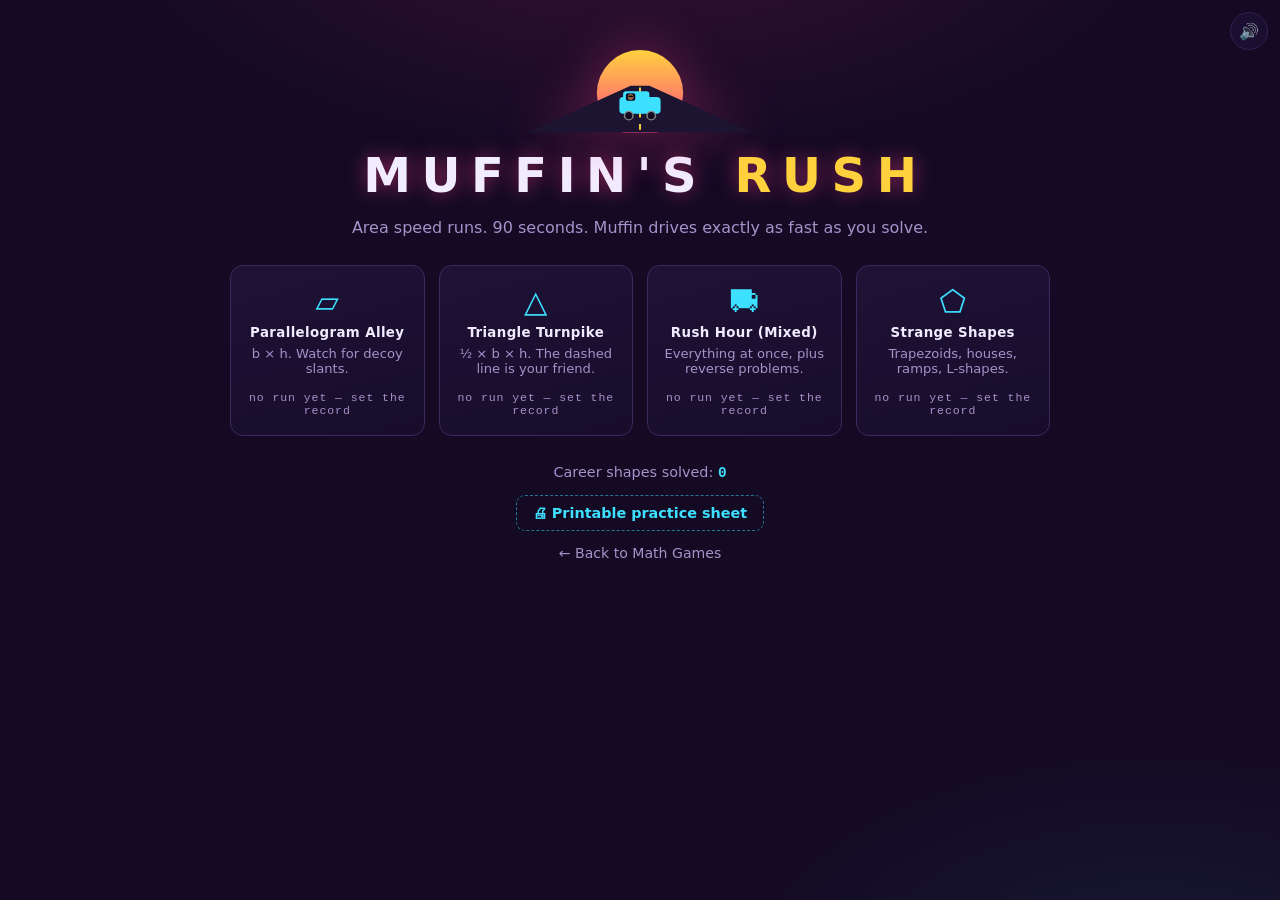
==== arearush/index.html @ c7b88cbb "6th Grade: add Muffin's Rush — area speed runs + printable sheets 90-second arcade drills for area c" ====
<!DOCTYPE html>
<html lang="en">
<head>
  <meta charset="UTF-8">
  <meta name="viewport" content="width=device-width, initial-scale=1.0">
  <title>Muffin's Rush — Area Speed Runs</title>
  <link rel="stylesheet" href="style.css?v=1">
</head>
<body>

  <button id="btn-mute" class="sfx-toggle" title="Sound on/off">🔊</button>

  <!-- ==================== GARAGE ==================== -->
  <div id="screen-garage" class="screen active">
    <div class="garage-content">
      <div class="title-art">
        <svg viewBox="0 0 320 120" xmlns="http://www.w3.org/2000/svg">
          <!-- sunset sun -->
          <circle cx="160" cy="78" r="46" fill="url(#sun)"/>
          <defs>
            <linearGradient id="sun" x1="0" y1="0" x2="0" y2="1">
              <stop offset="0%" stop-color="#ffd23d"/>
              <stop offset="100%" stop-color="#ff3d8a"/>
            </linearGradient>
          </defs>
          <rect x="110" y="88" width="100" height="4" fill="#140a24"/>
          <rect x="104" y="98" width="112" height="3" fill="#140a24"/>
          <!-- road -->
          <path d="M 40 120 L 150 70 L 170 70 L 280 120 Z" fill="#1c1430"/>
          <line x1="160" y1="72" x2="160" y2="120" stroke="#ffd23d" stroke-width="2" stroke-dasharray="6 7"/>
          <!-- van -->
          <g transform="translate(138,76)">
            <rect x="0" y="6" width="44" height="18" rx="4" fill="#3de0ff"/>
            <rect x="4" y="0" width="28" height="12" rx="3" fill="#3de0ff"/>
            <rect x="7" y="2" width="10" height="8" rx="2" fill="#140a24"/>
            <circle cx="12" cy="6" r="3" fill="#a0794c"/>
            <rect x="9.5" y="4.5" width="5" height="2" rx="1" fill="#000"/>
            <circle cx="10" cy="26" r="4.5" fill="#140a24" stroke="#888" stroke-width="1.5"/>
            <circle cx="34" cy="26" r="4.5" fill="#140a24" stroke="#888" stroke-width="1.5"/>
          </g>
        </svg>
      </div>
      <h1 class="game-title">MUFFIN'S <span class="emph">RUSH</span></h1>
      <p class="subtitle">Area speed runs. 90 seconds. Muffin drives exactly as fast as you solve.</p>
      <div id="mode-list" class="mode-list"></div>
      <div class="garage-footer">
        <span class="garage-total-line">Career shapes solved: <b id="garage-total">0</b></span>
        <button id="btn-print" class="btn btn-ghostly">🖨 Printable practice sheet</button>
        <a href="../#grade6" class="btn-link">← Back to Math Games</a>
      </div>
    </div>
  </div>

  <!-- ==================== PLAY ==================== -->
  <div id="screen-play" class="screen">
    <div class="play-top">
      <button id="btn-quit" class="btn-nav" title="Back to garage">←</button>
      <span id="play-mode-name" class="play-mode-name"></span>
      <div class="hud">
        <div class="hud-cell"><span class="hud-label">SCORE</span><span id="hud-score" class="hud-score">0</span></div>
        <span id="hud-mult" class="mult-chip m1">×1</span>
        <div class="hud-cell"><span class="hud-label">SOLVED</span><span id="hud-solved" class="hud-solved">0</span></div>
        <div class="hud-cell"><span class="hud-label">TIME</span><span id="hud-time" class="hud-time">90s</span></div>
      </div>
    </div>

    <div class="road">
      <div class="road-line"></div>
      <div id="van" class="van">🚐</div>
      <div class="road-flag">🏁</div>
    </div>

    <div id="play-card" class="play-card">
      <div id="problem-prompt" class="problem-prompt"></div>
      <div id="shape-box" class="shape-box"></div>
      <div class="nts">diagram not to scale</div>
      <div id="formula-hint" class="formula-hint" style="display:none;"></div>
      <div class="answer-row">
        <input id="answer-input" class="answer-input" type="text" inputmode="decimal" autocomplete="off" spellcheck="false" placeholder="?">
        <button id="btn-go" class="btn btn-go">GO</button>
      </div>
      <div id="keypad" class="keypad">
        <button class="key" data-k="7">7</button><button class="key" data-k="8">8</button><button class="key" data-k="9">9</button>
        <button class="key" data-k="4">4</button><button class="key" data-k="5">5</button><button class="key" data-k="6">6</button>
        <button class="key" data-k="1">1</button><button class="key" data-k="2">2</button><button class="key" data-k="3">3</button>
        <button class="key key-fn" data-k=".">.</button><button class="key" data-k="0">0</button><button class="key key-fn" data-k="del">⌫</button>
      </div>
      <div id="play-feedback" class="play-feedback"></div>
    </div>

    <div id="countdown" class="countdown" style="display:none;">3</div>
  </div>

  <!-- ==================== RESULTS ==================== -->
  <div id="screen-results" class="screen">
    <div class="results-content">
      <div class="results-stamp">RUN<br>COMPLETE</div>
      <h2 id="results-mode" class="results-mode"></h2>
      <div class="res-score-big" id="res-score">0</div>
      <div id="res-badges" class="res-badges"></div>
      <div class="res-grid">
        <div class="res-cell"><span class="res-num" id="res-solved">0</span><span class="res-lab">shapes solved</span></div>
        <div class="res-cell"><span class="res-num" id="res-acc">0%</span><span class="res-lab">first-try accuracy</span></div>
        <div class="res-cell"><span class="res-num" id="res-avg">—</span><span class="res-lab">avg per shape</span></div>
        <div class="res-cell"><span class="res-num" id="res-streak">0</span><span class="res-lab">best streak</span></div>
      </div>
      <p id="res-verdict" class="res-verdict"></p>
      <div class="res-buttons">
        <button id="btn-again" class="btn btn-go">Run it again</button>
        <button id="btn-garage" class="btn btn-ghostly">Garage</button>
      </div>
    </div>
  </div>

  <!-- Scripts — order matters -->
  <script src="problems.js?v=1"></script>
  <script src="sfx.js?v=1"></script>
  <script src="game.js?v=1"></script>
</body>
</html>
---- arearush/style.css ----
/* style.css — MUFFIN'S RUSH: synthwave sunset drive */

:root {
  --bg: #140a24;
  --panel: #1e1236;
  --panel-2: #170d2b;
  --line: #3a2a60;
  --ink: #f2ecff;
  --ink-dim: #a393c9;
  --cyan: #3de0ff;
  --magenta: #ff3d8a;
  --gold: #ffd23d;
  --orange: #ff8a3d;
  --green: #45e08a;
  --red: #ff5252;
  --mono: "SF Mono", Menlo, Consolas, "Liberation Mono", monospace;
}

* { margin: 0; padding: 0; box-sizing: border-box; }

body {
  background:
    radial-gradient(900px 420px at 50% -10%, rgba(255, 61, 138, 0.14), transparent 60%),
    radial-gradient(700px 400px at 90% 110%, rgba(61, 224, 255, 0.08), transparent 60%),
    var(--bg);
  color: var(--ink);
  font-family: "Avenir Next", Avenir, "Segoe UI", system-ui, sans-serif;
  min-height: 100vh;
  line-height: 1.45;
}

.screen { display: none; min-height: 100vh; padding: 20px 14px 50px; }
.screen.active { display: block; }

/* ============ buttons ============ */
.btn {
  border: none; cursor: pointer; font-family: inherit; font-weight: 800; font-size: 1rem;
  padding: 11px 26px; border-radius: 9px;
  transition: transform 0.1s, box-shadow 0.15s;
}
.btn:active { transform: translateY(1px); }
.btn-go {
  background: linear-gradient(180deg, var(--gold), var(--orange));
  color: #2a1400;
  box-shadow: 0 0 18px rgba(255, 180, 60, 0.35);
}
.btn-go:hover { box-shadow: 0 0 28px rgba(255, 180, 60, 0.6); }
.btn-ghostly {
  background: transparent; color: var(--cyan);
  border: 1px dashed rgba(61, 224, 255, 0.5); font-size: 0.9rem; padding: 9px 16px;
}
.btn-ghostly:hover { border-style: solid; }
.btn-link { color: var(--ink-dim); text-decoration: none; font-size: 0.88rem; }
.btn-link:hover { color: var(--cyan); }
.btn-nav {
  background: var(--panel); border: 1px solid var(--line); color: var(--ink);
  border-radius: 7px; width: 34px; height: 34px; cursor: pointer; font-size: 1rem;
}
.btn-nav:hover { border-color: var(--cyan); }
.sfx-toggle {
  position: fixed; top: 12px; right: 12px; z-index: 60;
  width: 38px; height: 38px; border-radius: 50%;
  background: var(--panel); border: 1px solid var(--line); color: var(--ink);
  font-size: 1rem; cursor: pointer; opacity: 0.75;
}
.sfx-toggle:hover { opacity: 1; border-color: var(--cyan); }

/* ============ garage ============ */
.garage-content { max-width: 820px; margin: 0 auto; text-align: center; }
.title-art svg { width: 300px; max-width: 86vw; filter: drop-shadow(0 0 26px rgba(255, 61, 138, 0.35)); }
.game-title {
  font-size: 3rem; font-weight: 800; letter-spacing: 0.22em; padding-left: 0.22em;
  text-shadow: 0 0 20px rgba(255, 61, 138, 0.5);
  margin: 2px 0 6px;
}
.game-title .emph { color: var(--gold); }
.subtitle { color: var(--ink-dim); margin-bottom: 26px; }

.mode-list { display: grid; grid-template-columns: repeat(auto-fit, minmax(185px, 1fr)); gap: 14px; margin-bottom: 26px; }
.mode-card {
  background: linear-gradient(165deg, var(--panel), var(--panel-2));
  border: 1px solid var(--line); border-radius: 13px; padding: 18px 14px;
  color: var(--ink); font-family: inherit; cursor: pointer; text-align: center;
  transition: transform 0.14s, border-color 0.14s, box-shadow 0.14s;
}
.mode-card:hover { transform: translateY(-4px); border-color: var(--magenta); box-shadow: 0 10px 30px rgba(255, 61, 138, 0.18); }
.mode-emoji { font-size: 1.9rem; color: var(--cyan); margin-bottom: 6px; }
.mode-name { font-weight: 800; margin-bottom: 6px; letter-spacing: 0.03em; }
.mode-desc { font-size: 0.82rem; color: var(--ink-dim); min-height: 2.6em; }
.mode-best { margin-top: 10px; font-family: var(--mono); font-size: 0.72rem; letter-spacing: 0.08em; color: var(--gold); }
.mode-best.fresh { color: var(--ink-dim); }

.garage-footer { display: flex; flex-direction: column; gap: 12px; align-items: center; }
.garage-total-line { color: var(--ink-dim); font-size: 0.9rem; }
.garage-total-line b { color: var(--cyan); font-family: var(--mono); }

/* ============ play ============ */
.play-top {
  display: flex; align-items: center; justify-content: space-between; gap: 12px; flex-wrap: wrap;
  max-width: 760px; margin: 0 auto 8px;
}
.play-mode-name { font-weight: 800; letter-spacing: 0.05em; }
.hud { display: flex; align-items: center; gap: 16px; }
.hud-cell { display: flex; flex-direction: column; align-items: center; }
.hud-label { font-family: var(--mono); font-size: 0.58rem; letter-spacing: 0.2em; color: var(--ink-dim); }
.hud-score { font-family: var(--mono); font-weight: 700; font-size: 1.15rem; color: var(--gold); }
.hud-solved { font-family: var(--mono); font-weight: 700; font-size: 1.15rem; color: var(--cyan); }
.hud-time { font-family: var(--mono); font-weight: 700; font-size: 1.15rem; color: var(--ink); }
.hud-time.urgent { color: var(--red); animation: pulse 0.7s ease-in-out infinite; }
@keyframes pulse { 0%,100% { transform: scale(1); } 50% { transform: scale(1.18); } }
.mult-chip {
  font-family: var(--mono); font-weight: 700; border-radius: 16px; padding: 4px 11px; font-size: 0.9rem;
  border: 1px solid var(--line); color: var(--ink-dim); align-self: center;
}
.mult-chip.m2 { color: var(--cyan); border-color: var(--cyan); box-shadow: 0 0 10px rgba(61,224,255,0.4); }
.mult-chip.m3 { color: var(--gold); border-color: var(--gold); box-shadow: 0 0 12px rgba(255,210,61,0.5); }
.mult-chip.m4 { color: var(--magenta); border-color: var(--magenta); box-shadow: 0 0 14px rgba(255,61,138,0.6); animation: pulse 0.9s ease-in-out infinite; }

.road {
  position: relative; max-width: 760px; margin: 0 auto 12px;
  height: 34px; background: #0e081c; border: 1px solid var(--line); border-radius: 8px; overflow: hidden;
}
.road-line {
  position: absolute; top: 50%; left: 0; right: 0; height: 2px;
  background: repeating-linear-gradient(90deg, var(--gold) 0 14px, transparent 14px 28px);
  opacity: 0.6;
}
.van { position: absolute; top: 2px; left: 0; font-size: 1.4rem; transition: left 0.4s ease; transform: scaleX(-1); }
.van.blazing { filter: drop-shadow(0 0 7px var(--orange)); }
.van.blazing::after { content: '🔥'; position: absolute; right: -14px; top: 4px; font-size: 0.8rem; transform: scaleX(-1); }
.road-flag { position: absolute; right: 6px; top: 4px; font-size: 1.1rem; }

.play-card {
  max-width: 760px; margin: 0 auto; background: var(--panel);
  border: 1px solid var(--line); border-radius: 14px; padding: 18px 18px 14px;
}
.play-card.shake { animation: cardShake 0.35s; }
@keyframes cardShake {
  0%,100% { transform: translateX(0); } 25% { transform: translateX(-8px); }
  50% { transform: translateX(7px); } 75% { transform: translateX(-4px); }
}
.problem-prompt { font-size: 1.05rem; margin-bottom: 4px; text-align: center; }
.problem-prompt b { color: var(--gold); }
.unit-tag { font-family: var(--mono); font-size: 0.78rem; color: var(--cyan); background: rgba(61,224,255,0.08); border: 1px solid rgba(61,224,255,0.3); border-radius: 12px; padding: 2px 9px; margin-left: 6px; white-space: nowrap; }
.subtle { color: var(--ink-dim); font-size: 0.85em; }
.shape-box { display: flex; justify-content: center; }
.shape-svg { width: 330px; max-width: 100%; height: auto; }
.nts { text-align: center; font-size: 0.66rem; color: #6b5d92; font-style: italic; margin-top: -4px; }

/* SVG shape styling */
.shape-fill { fill: rgba(61, 224, 255, 0.12); stroke: var(--cyan); stroke-width: 2.2; stroke-linejoin: round; }
.shape-dash { stroke: var(--gold); stroke-width: 2; stroke-dasharray: 6 5; }
.shape-ra { fill: none; stroke: var(--gold); stroke-width: 1.4; }
.shape-label { fill: var(--ink); font-family: var(--mono); font-size: 15px; font-weight: 600; }
.shape-label.hl { fill: var(--gold); }
.shape-label.trap { fill: var(--ink-dim); font-size: 13px; }
.shape-label.area { fill: var(--magenta); font-size: 14px; }

.formula-hint {
  margin: 8px auto; max-width: 480px; text-align: center;
  background: rgba(255, 210, 61, 0.08); border: 1px dashed rgba(255, 210, 61, 0.5);
  border-radius: 9px; padding: 8px 14px; font-size: 0.92rem; color: var(--gold);
}
.answer-row { display: flex; gap: 10px; justify-content: center; margin: 12px 0 10px; }
.answer-input {
  width: 170px; text-align: center; font-family: var(--mono); font-size: 1.6rem; font-weight: 700;
  background: var(--panel-2); color: var(--gold);
  border: 1px solid var(--line); border-radius: 9px; padding: 8px 12px; outline: none;
}
.answer-input:focus { border-color: var(--cyan); box-shadow: 0 0 12px rgba(61, 224, 255, 0.3); }
.keypad { display: grid; grid-template-columns: repeat(3, 68px); gap: 7px; justify-content: center; }
.key {
  height: 46px; border-radius: 8px; cursor: pointer;
  background: var(--panel-2); border: 1px solid var(--line); color: var(--ink);
  font-family: var(--mono); font-size: 1.15rem;
}
.key:hover { border-color: var(--cyan); }
.key:active { transform: scale(0.94); }
.key-fn { color: var(--magenta); }
.play-feedback { min-height: 26px; text-align: center; font-weight: 700; margin-top: 10px; }
.play-feedback.correct { color: var(--green); }
.play-feedback.wrong { color: var(--red); }
.play-feedback.soft { color: var(--gold); }
.play-feedback .speedy { color: var(--cyan); }

.countdown {
  position: fixed; inset: 0; z-index: 50;
  background: rgba(10, 5, 20, 0.82);
  display: flex; align-items: center; justify-content: center;
  font-family: var(--mono); font-size: 7rem; font-weight: 800; color: var(--gold);
  text-shadow: 0 0 40px rgba(255, 210, 61, 0.7);
}

/* floating points */
.float-pts {
  position: fixed; z-index: 70; pointer-events: none; transform: translateX(-50%);
  font-family: var(--mono); font-weight: 700; font-size: 1.1rem; color: var(--gold);
  text-shadow: 0 0 12px rgba(255, 210, 61, 0.8);
  animation: floatUp 1s ease-out forwards;
}
.float-pts.speedy { color: var(--cyan); text-shadow: 0 0 12px rgba(61, 224, 255, 0.8); }
@keyframes floatUp {
  0% { opacity: 0; transform: translate(-50%, 6px) scale(0.8); }
  18% { opacity: 1; transform: translate(-50%, 0) scale(1.15); }
  100% { opacity: 0; transform: translate(-50%, -54px) scale(1); }
}

/* ============ results ============ */
.results-content {
  max-width: 540px; margin: 36px auto; text-align: center;
  background: var(--panel); border: 1px solid var(--line); border-radius: 16px; padding: 30px;
}
.results-stamp {
  display: inline-block; font-family: var(--mono); font-weight: 700; letter-spacing: 0.25em;
  color: var(--magenta); border: 2.5px solid var(--magenta); border-radius: 8px;
  padding: 7px 16px; transform: rotate(-5deg); margin-bottom: 12px; line-height: 1.3;
  text-shadow: 0 0 14px rgba(255, 61, 138, 0.5);
}
.results-mode { letter-spacing: 0.04em; margin-bottom: 4px; }
.res-score-big {
  font-family: var(--mono); font-weight: 800; font-size: 3rem; color: var(--gold);
  text-shadow: 0 0 24px rgba(255, 210, 61, 0.5); margin-bottom: 8px;
}
.res-badges { min-height: 30px; display: flex; gap: 8px; justify-content: center; flex-wrap: wrap; margin-bottom: 12px; }
.badge {
  font-family: var(--mono); font-size: 0.74rem; font-weight: 700; letter-spacing: 0.08em;
  border-radius: 14px; padding: 4px 12px; animation: badgePop 0.5s ease-out;
}
.badge.gold { color: var(--gold); border: 1px solid var(--gold); background: rgba(255,210,61,0.1); }
.badge.cyan { color: var(--cyan); border: 1px solid var(--cyan); background: rgba(61,224,255,0.1); }
.badge.fire { color: var(--orange); border: 1px solid var(--orange); background: rgba(255,138,61,0.1); }
@keyframes badgePop { 0% { transform: scale(0.4); opacity: 0; } 70% { transform: scale(1.15); } 100% { transform: scale(1); opacity: 1; } }
.res-grid { display: grid; grid-template-columns: repeat(2, 1fr); gap: 10px; margin-bottom: 16px; }
.res-cell { background: var(--panel-2); border: 1px solid var(--line); border-radius: 10px; padding: 12px; display: flex; flex-direction: column; }
.res-num { font-family: var(--mono); font-weight: 700; font-size: 1.5rem; color: var(--cyan); }
.res-lab { font-size: 0.74rem; color: var(--ink-dim); letter-spacing: 0.05em; }
.res-verdict { color: var(--ink); font-style: italic; margin-bottom: 18px; }
.res-buttons { display: flex; gap: 12px; justify-content: center; flex-wrap: wrap; }

.van-rain { position: fixed; inset: 0; z-index: 55; pointer-events: none; overflow: hidden; }
.van-rain span { position: absolute; top: -8%; font-size: 1.3rem; animation: rainFall linear both; }
@keyframes rainFall {
  0% { transform: translateY(0) rotate(0deg); opacity: 0; }
  10% { opacity: 1; }
  100% { transform: translateY(112vh) rotate(300deg); opacity: 0.9; }
}

/* ============ responsive ============ */
@media (max-width: 560px) {
  .game-title { font-size: 2.1rem; }
  .hud { gap: 10px; }
  .keypad { grid-template-columns: repeat(3, 31%); }
  .answer-input { width: 140px; font-size: 1.4rem; }
  .countdown { font-size: 5rem; }
  .sfx-toggle { top: auto; bottom: 12px; right: 12px; }
}
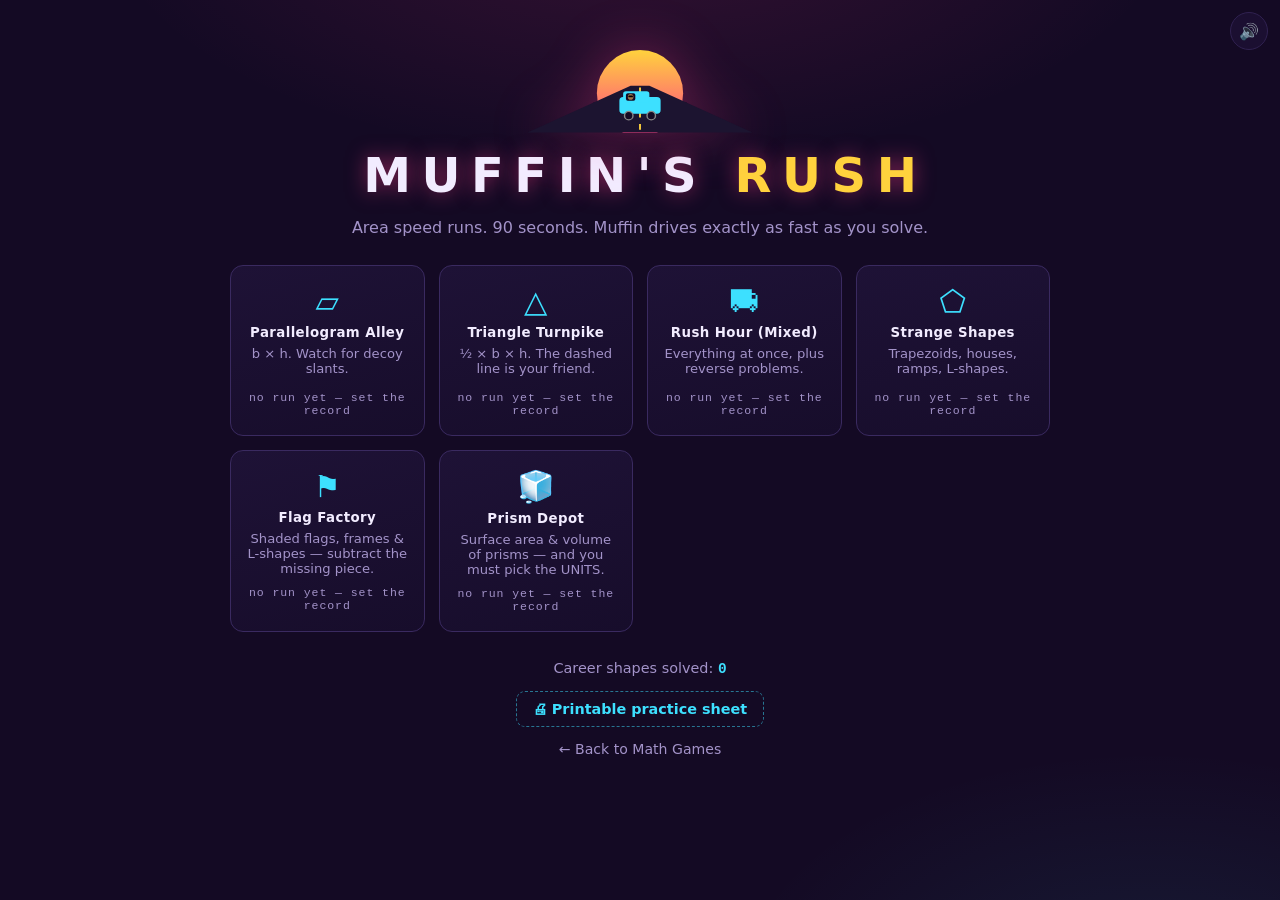
==== commit 534ec94a: "Muffin's Rush: add Flag Factory + Prism Depot modes from Jacob's tests Calibrated to his actual IM A" ====
--- a/arearush/index.html
+++ b/arearush/index.html
@@ -79,6 +79,11 @@
         <input id="answer-input" class="answer-input" type="text" inputmode="decimal" autocomplete="off" spellcheck="false" placeholder="?">
         <button id="btn-go" class="btn btn-go">GO</button>
       </div>
+      <div id="unit-row" class="unit-row" style="display:none;">
+        <button class="unit-btn" data-pow="1">cm</button>
+        <button class="unit-btn" data-pow="2">cm²</button>
+        <button class="unit-btn" data-pow="3">cm³</button>
+      </div>
       <div id="keypad" class="keypad">
         <button class="key" data-k="7">7</button><button class="key" data-k="8">8</button><button class="key" data-k="9">9</button>
         <button class="key" data-k="4">4</button><button class="key" data-k="5">5</button><button class="key" data-k="6">6</button>
--- a/arearush/style.css
+++ b/arearush/style.css
@@ -156,6 +156,18 @@
 .shape-label.trap { fill: var(--ink-dim); font-size: 13px; }
 .shape-label.area { fill: var(--magenta); font-size: 14px; }
 
+.shape-hole { fill: var(--panel); stroke: var(--cyan); stroke-width: 1.6; stroke-dasharray: 5 4; }
+
+.unit-row { display: flex; gap: 10px; justify-content: center; margin: -2px 0 10px; }
+.unit-btn {
+  min-width: 74px; padding: 9px 14px; border-radius: 9px; cursor: pointer;
+  background: var(--panel-2); border: 1.5px solid var(--line); color: var(--ink);
+  font-family: var(--mono); font-size: 1.05rem; font-weight: 700;
+  transition: border-color 0.12s, box-shadow 0.12s;
+}
+.unit-btn:hover { border-color: var(--cyan); }
+.unit-btn.selected { border-color: var(--gold); color: var(--gold); box-shadow: 0 0 12px rgba(255, 210, 61, 0.35); }
+
 .formula-hint {
   margin: 8px auto; max-width: 480px; text-align: center;
   background: rgba(255, 210, 61, 0.08); border: 1px dashed rgba(255, 210, 61, 0.5);
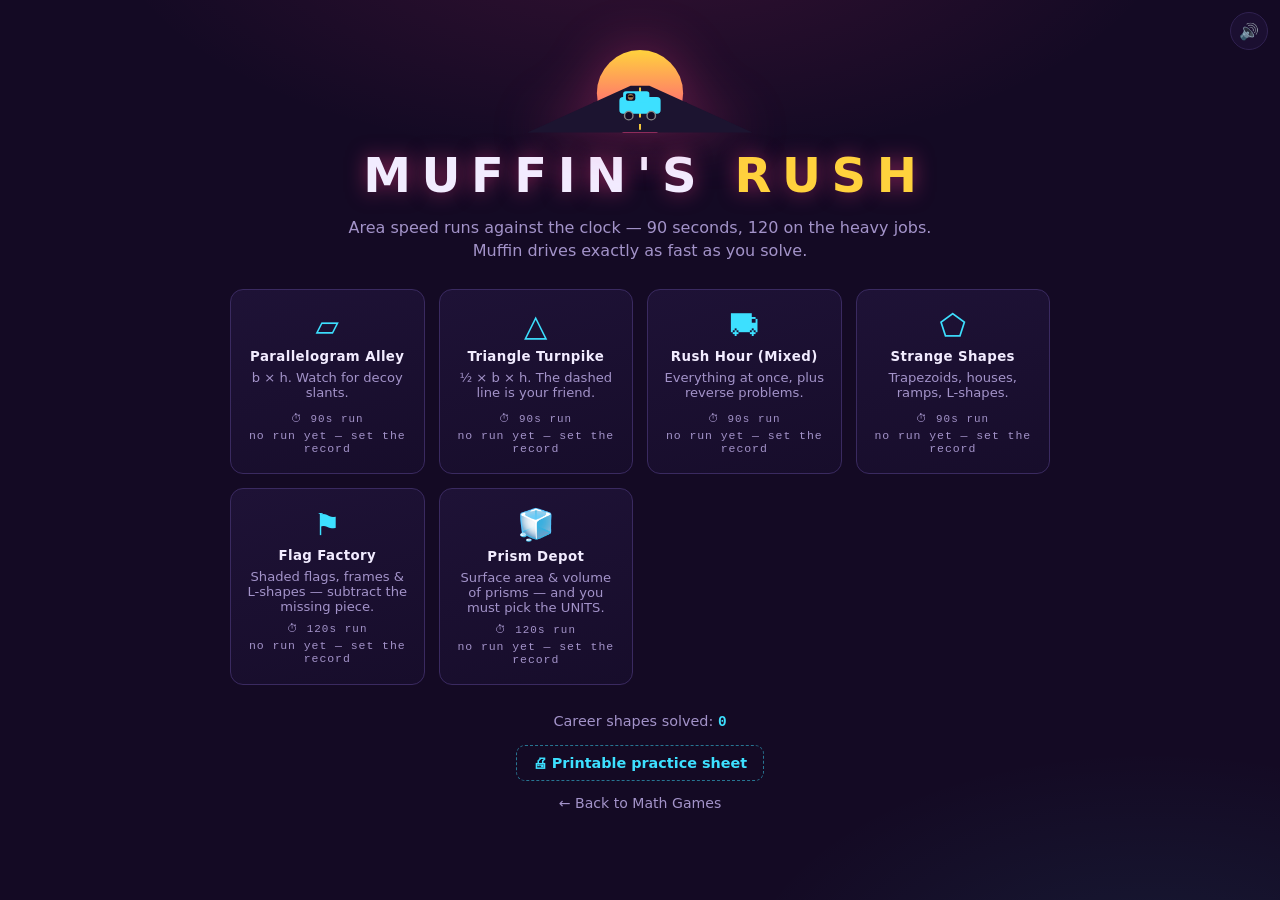
==== commit 3d578c06: "Muffin's Rush: 120s rounds for Flag Factory & Prism Depot The two multi-step modes (composite subtra" ====
--- a/arearush/index.html
+++ b/arearush/index.html
@@ -4,6 +4,7 @@
   <meta charset="UTF-8">
   <meta name="viewport" content="width=device-width, initial-scale=1.0">
   <title>Muffin's Rush — Area Speed Runs</title>
+  <link rel="icon" href="data:image/svg+xml,<svg xmlns='http://www.w3.org/2000/svg' viewBox='0 0 100 100'><text y='.9em' font-size='90'>🚐</text></svg>">
   <link rel="stylesheet" href="style.css?v=1">
 </head>
 <body>
@@ -41,7 +42,7 @@
         </svg>
       </div>
       <h1 class="game-title">MUFFIN'S <span class="emph">RUSH</span></h1>
-      <p class="subtitle">Area speed runs. 90 seconds. Muffin drives exactly as fast as you solve.</p>
+      <p class="subtitle">Area speed runs against the clock — 90 seconds, 120 on the heavy jobs.<br>Muffin drives exactly as fast as you solve.</p>
       <div id="mode-list" class="mode-list"></div>
       <div class="garage-footer">
         <span class="garage-total-line">Career shapes solved: <b id="garage-total">0</b></span>
--- a/arearush/style.css
+++ b/arearush/style.css
@@ -87,7 +87,8 @@
 .mode-emoji { font-size: 1.9rem; color: var(--cyan); margin-bottom: 6px; }
 .mode-name { font-weight: 800; margin-bottom: 6px; letter-spacing: 0.03em; }
 .mode-desc { font-size: 0.82rem; color: var(--ink-dim); min-height: 2.6em; }
-.mode-best { margin-top: 10px; font-family: var(--mono); font-size: 0.72rem; letter-spacing: 0.08em; color: var(--gold); }
+.mode-time { margin-top: 8px; font-family: var(--mono); font-size: 0.68rem; letter-spacing: 0.1em; color: var(--ink-dim); }
+.mode-best { margin-top: 4px; font-family: var(--mono); font-size: 0.72rem; letter-spacing: 0.08em; color: var(--gold); }
 .mode-best.fresh { color: var(--ink-dim); }
 
 .garage-footer { display: flex; flex-direction: column; gap: 12px; align-items: center; }
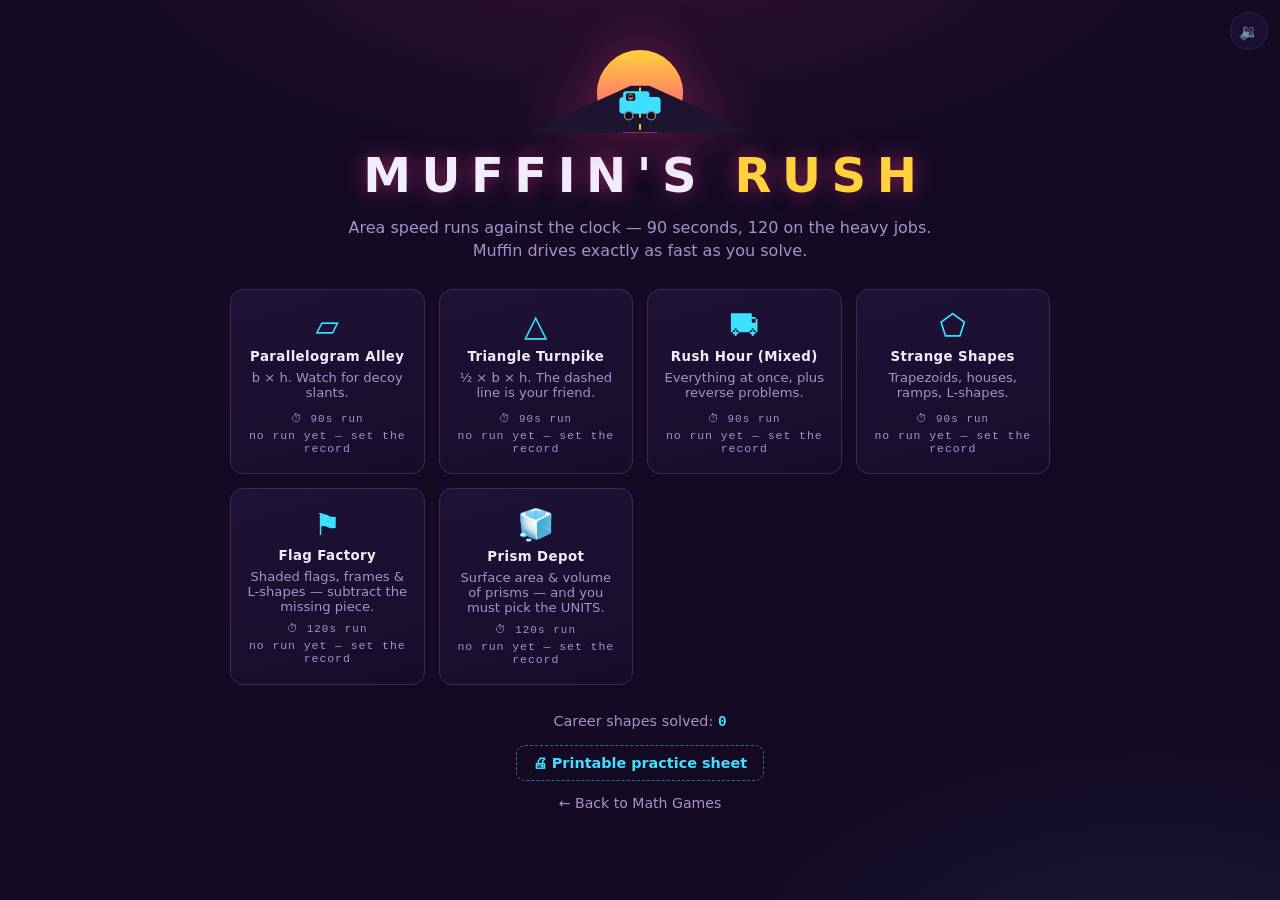
==== commit 0f8b4502: "Quieter sound + food-truck getting-started polish Sound (shared engine in nightfall, arearush, foodt" ====
--- a/arearush/index.html
+++ b/arearush/index.html
@@ -5,7 +5,7 @@
   <meta name="viewport" content="width=device-width, initial-scale=1.0">
   <title>Muffin's Rush — Area Speed Runs</title>
   <link rel="icon" href="data:image/svg+xml,<svg xmlns='http://www.w3.org/2000/svg' viewBox='0 0 100 100'><text y='.9em' font-size='90'>🚐</text></svg>">
-  <link rel="stylesheet" href="style.css?v=1">
+  <link rel="stylesheet" href="style.css?v=2">
 </head>
 <body>
 
@@ -119,8 +119,8 @@
   </div>
 
   <!-- Scripts — order matters -->
-  <script src="problems.js?v=1"></script>
-  <script src="sfx.js?v=1"></script>
-  <script src="game.js?v=1"></script>
+  <script src="problems.js?v=2"></script>
+  <script src="sfx.js?v=3"></script>
+  <script src="game.js?v=3"></script>
 </body>
 </html>
